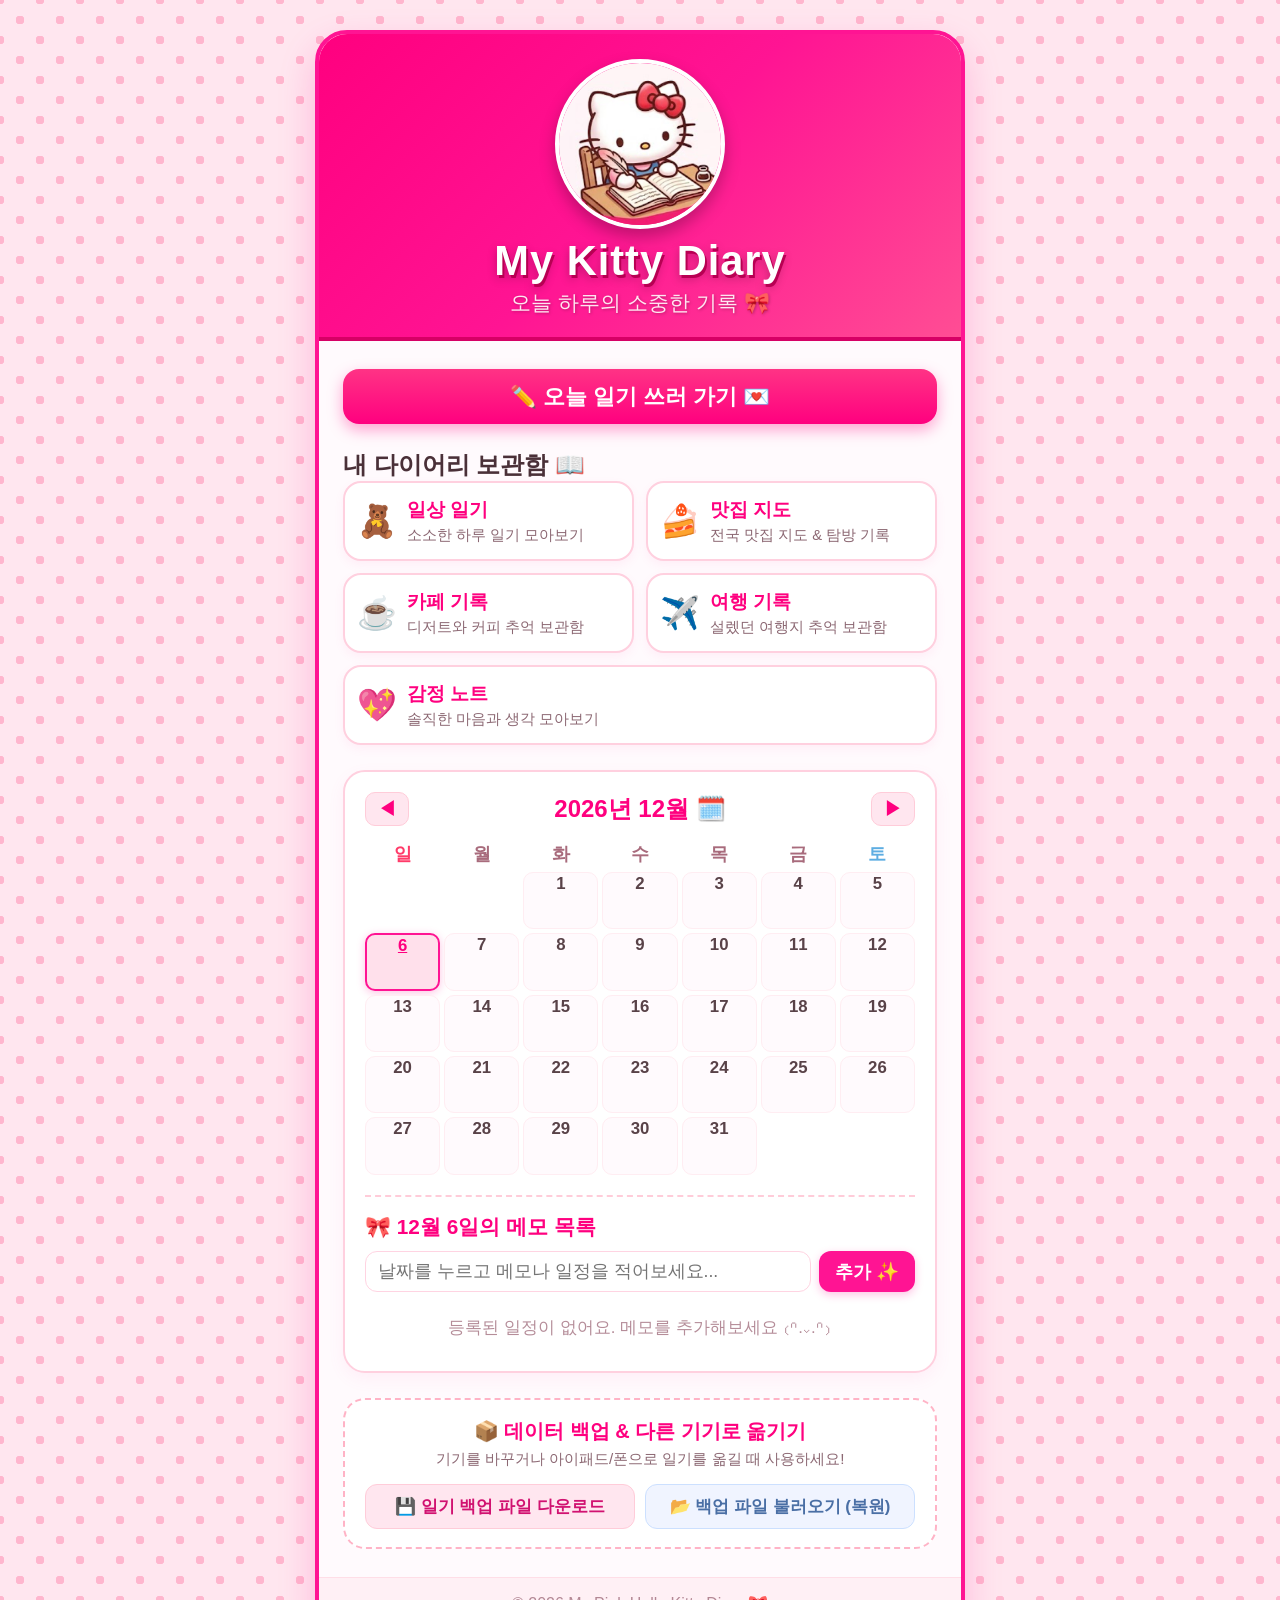
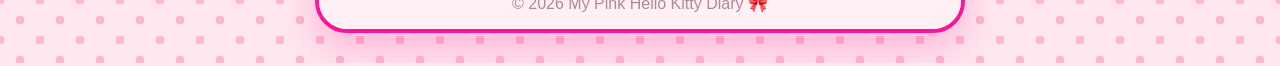
==== index.html @ 3cff39b8 "My Kitty Diary 첫 커밋" ====
<!DOCTYPE html>
<html lang="ko">
<head>
  <meta charset="UTF-8">
  <meta http-equiv="refresh" content="0; url=html/home.html">
  <title>My Kitty Diary</title>
</head>
<body>
  <p>홈 화면으로 이동 중입니다... <a href="html/home.html">여기를 클릭하세요</a></p>
</body>
</html>
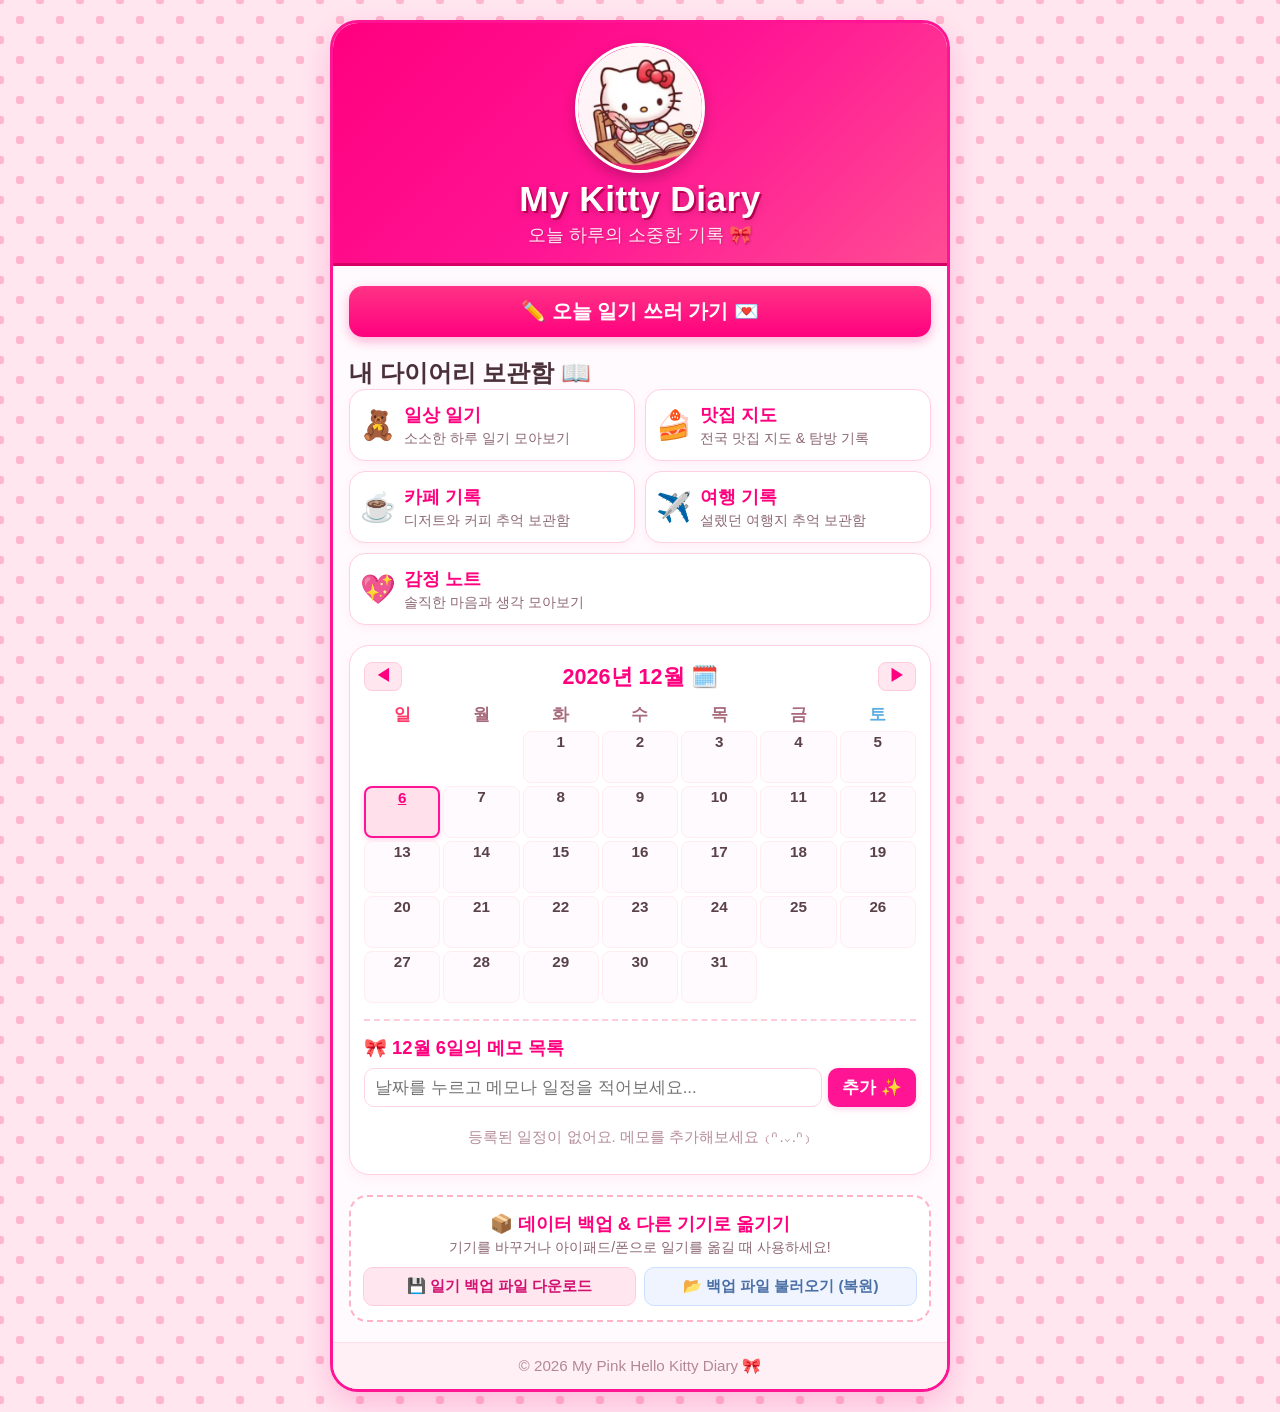
==== commit 7043b94e: "아이폰 홈화면 앱 아이콘 및 전체화면 모드 설정" ====
--- a/index.html
+++ b/index.html
@@ -2,7 +2,16 @@
 <html lang="ko">
 <head>
   <meta charset="UTF-8">
+  <meta name="viewport" content="width=device-width, initial-scale=1.0">
   <meta http-equiv="refresh" content="0; url=html/home.html">
+  
+  <!-- 아이폰 홈 화면 추가 시 앱 아이콘 설정 -->
+  <link rel="apple-touch-icon" href="img/kitty.png">
+  <!-- 상단 주소창을 앱처럼 깔끔하게 숨기는 전체화면 모드 -->
+  <meta name="apple-mobile-web-app-capable" content="yes">
+  <meta name="apple-mobile-web-app-status-bar-style" content="black-translucent">
+  <meta name="apple-mobile-web-app-title" content="키티다이어리">
+  
   <title>My Kitty Diary</title>
 </head>
 <body>
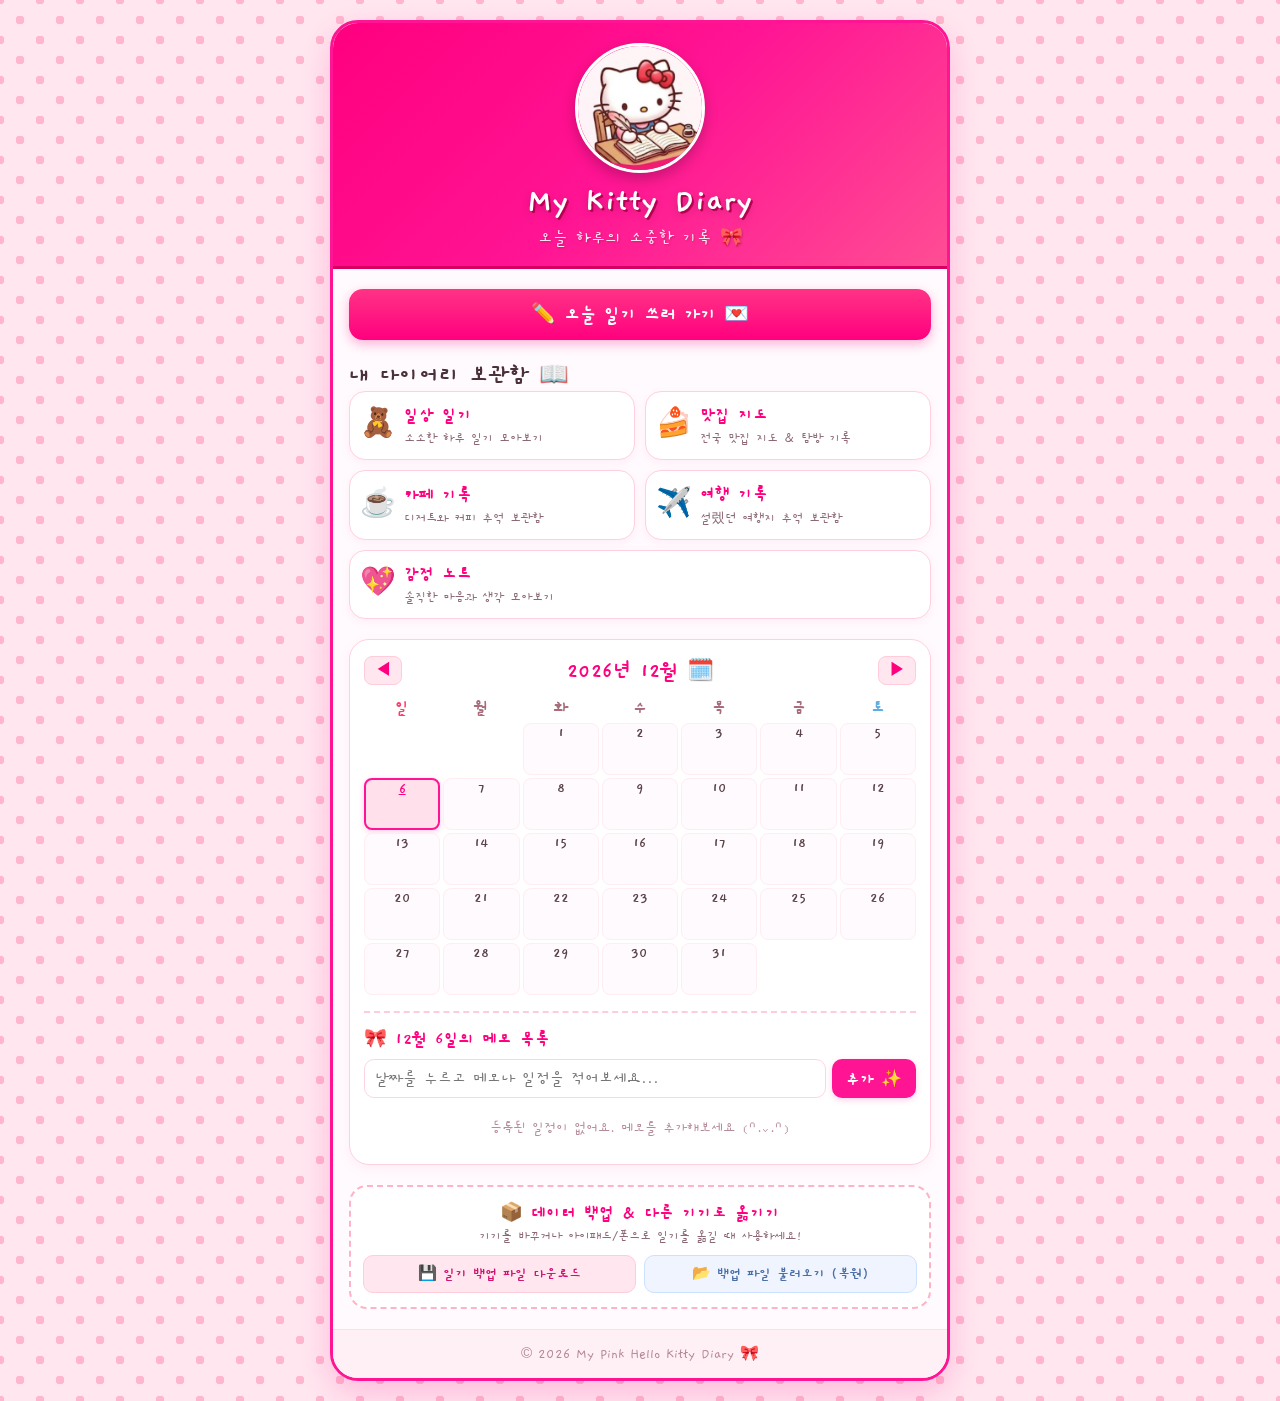
==== commit 5685b35f: "홈화면 아이콘 절대경로 및 파비콘 추가" ====
--- a/index.html
+++ b/index.html
@@ -5,11 +5,14 @@
   <meta name="viewport" content="width=device-width, initial-scale=1.0">
   <meta http-equiv="refresh" content="0; url=html/home.html">
   
-  <!-- 아이폰 홈 화면 추가 시 앱 아이콘 설정 -->
-  <link rel="apple-touch-icon" href="img/kitty.png">
-  <!-- 상단 주소창을 앱처럼 깔끔하게 숨기는 전체화면 모드 -->
+  <!-- 아이폰/아이패드 홈 화면 전용 앱 아이콘 (절대 경로 및 상대 경로 동시 지원) -->
+  <link rel="apple-touch-icon" href="/img/kitty.png">
+  <link rel="apple-touch-icon" sizes="180x180" href="/img/kitty.png">
+  <link rel="icon" type="image/png" href="/img/kitty.png">
+  
+  <!-- 웹앱 전체화면 설정 -->
   <meta name="apple-mobile-web-app-capable" content="yes">
-  <meta name="apple-mobile-web-app-status-bar-style" content="black-translucent">
+  <meta name="apple-mobile-web-app-status-bar-style" content="default">
   <meta name="apple-mobile-web-app-title" content="키티다이어리">
   
   <title>My Kitty Diary</title>
